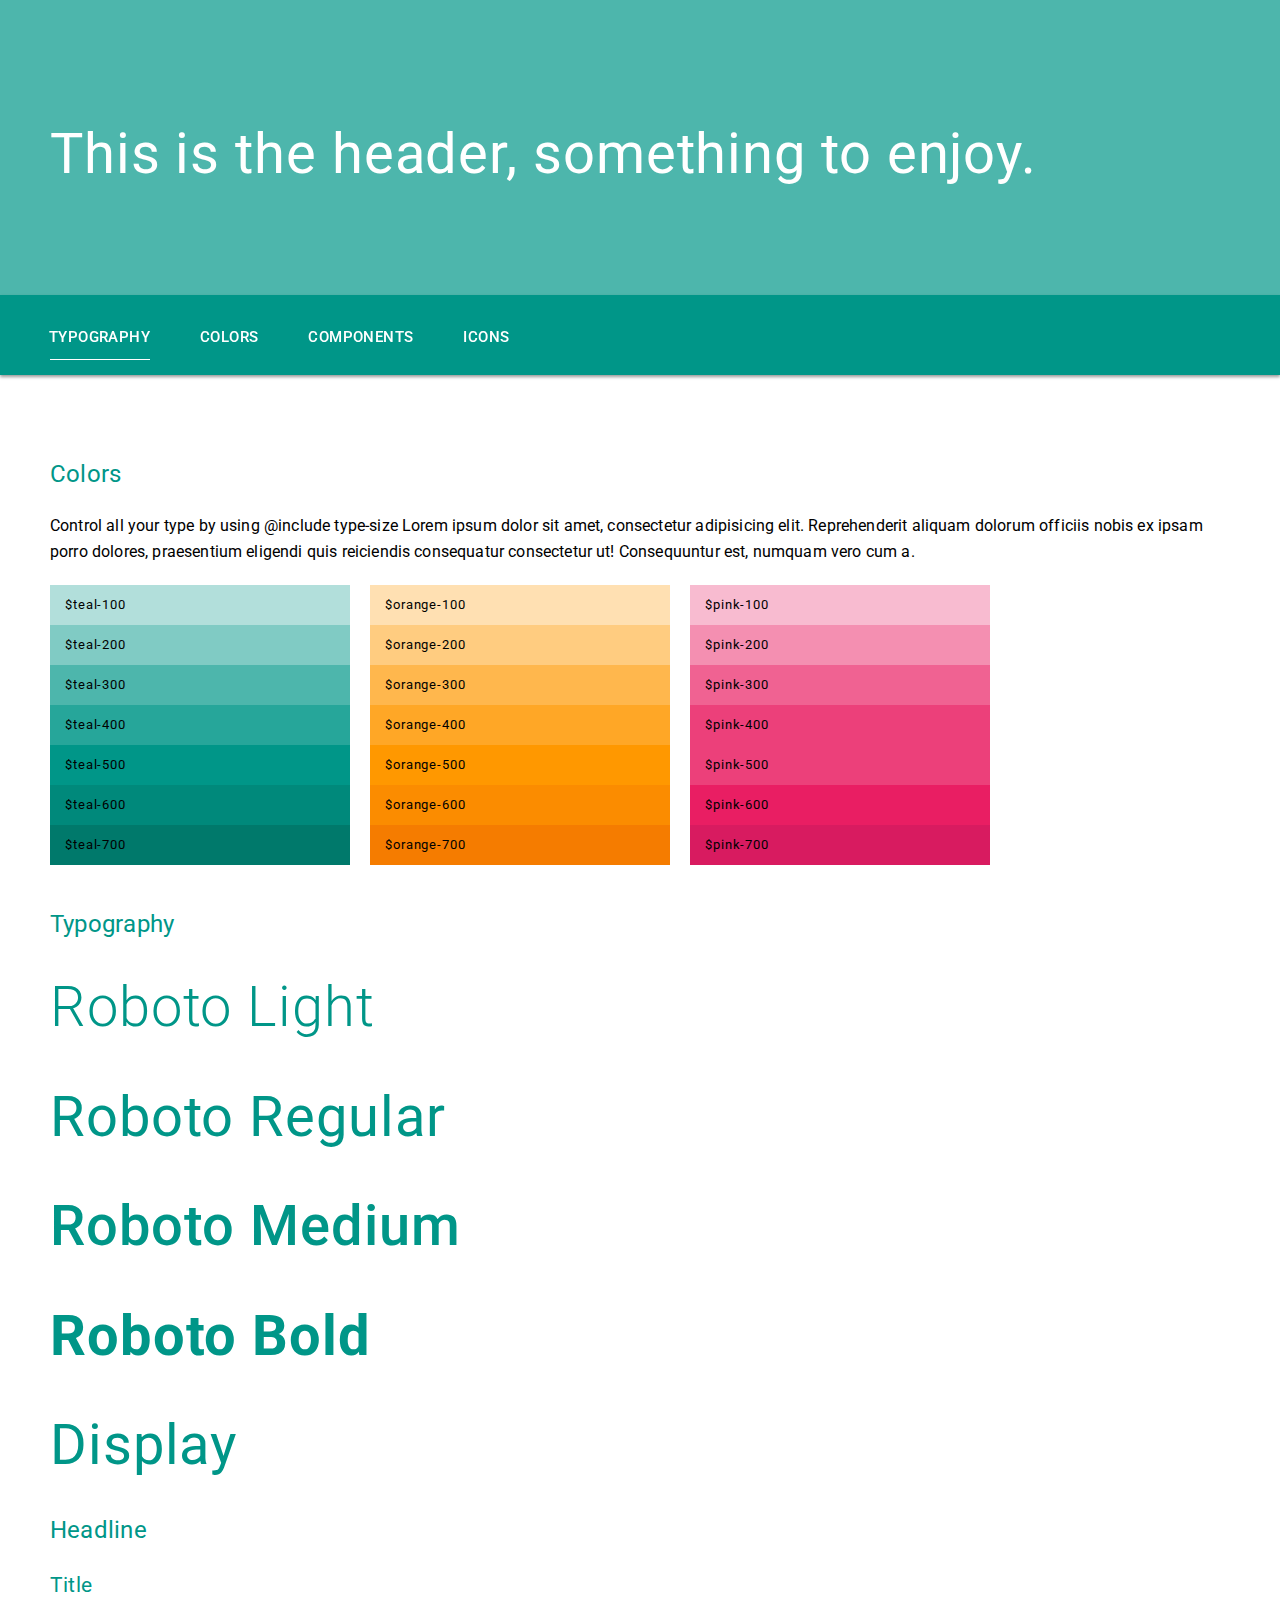
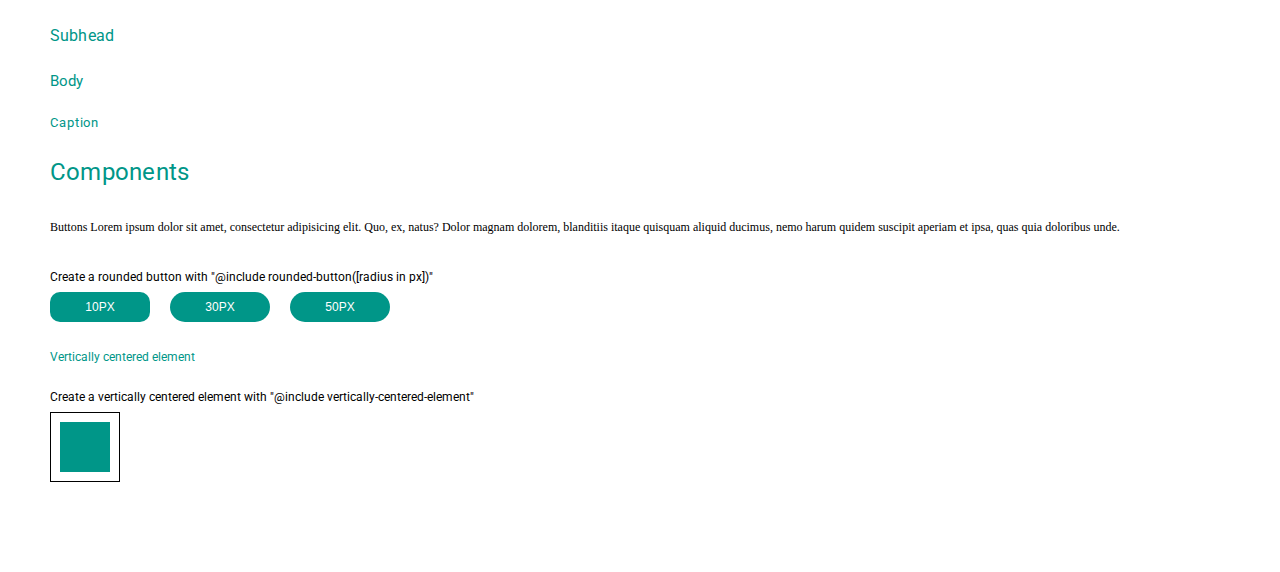
==== index.html @ a08a5528 "initial andy commit" ====
<!DOCTYPE html>
<html>

<head>
 <link rel='stylesheet' href='css/main.css'>
 <script title="jQuery CDN" src="https://code.jquery.com/jquery-2.1.1.min.js"></script>
<script title="This script does x" src="javascripts/main.js"></script>
</head>

<body>
  
  <header>
    <div class="display"> This is the header, something to enjoy. </div>
  </header>
  
  <div class="action-button"> Testing </div>

  <nav class="main-nav"> 
    <ul> 

        <li class="selected_nav"> 
          <div class="button">
              <a href="#">Typography</a>
           </div>
         </li>

        <li><div class="button"> <a href="#">Colors</a></div></li>
        <li><div class="button"> <a href="#">Components</a></div></li>
        <li><div class="button"> <a href="#">Icons</a></div></li>
    </ul>  
  </nav>

<div class="main">
  <div class="wallpaper">
    <!-- <div class="circle-button">
    </div> -->

    <div class="headline"> Colors </div> 
       <div class="subhead"> <span> Control all your type by using @include type-size Lorem ipsum dolor sit amet, consectetur adipisicing elit. Reprehenderit aliquam dolorum officiis nobis ex ipsam porro dolores, praesentium eligendi quis reiciendis consequatur consectetur ut! Consequuntur est, numquam vero cum a. <span> </div>
      <div class="colors">   
        <div class="teal-colors">
              <div class="box-100"> <div class="caption"> $teal-100</div> </div>
              <div class="box-200"> <div class="caption"> $teal-200</div> </div>
              <div class="box-300"> <div class="caption"> $teal-300</div> </div>
              <div class="box-400"> <div class="caption"> $teal-400</div> </div>
              <div class="box-500"> <div class="caption"> $teal-500</div> </div>
              <div class="box-600"> <div class="caption"> $teal-600</div> </div>
              <div class="box-700"> <div class="caption"> $teal-700</div> </div>
        </div>

        <div class="orange-colors">
            <div class="box-100"> <div class="caption"> $orange-100</div> </div>
            <div class="box-200"> <div class="caption"> $orange-200</div> </div>
            <div class="box-300"> <div class="caption"> $orange-300</div> </div>
            <div class="box-400"> <div class="caption"> $orange-400</div> </div>
            <div class="box-500"> <div class="caption"> $orange-500</div> </div>
            <div class="box-600"> <div class="caption"> $orange-600</div> </div>
            <div class="box-700"> <div class="caption"> $orange-700</div> </div>
        </div>

        <div class="pink-colors">
            <div class="box-100"> <div class="caption"> $pink-100</div> </div>
            <div class="box-200"> <div class="caption"> $pink-200</div> </div>
            <div class="box-300"> <div class="caption"> $pink-300</div> </div>
            <div class="box-400"> <div class="caption"> $pink-400</div> </div>
            <div class="box-500"> <div class="caption"> $pink-500</div> </div>
            <div class="box-600"> <div class="caption"> $pink-600</div> </div>
            <div class="box-700"> <div class="caption"> $pink-700</div> </div>
        </div>

      </div>
    <div class="clear"></div>

 <div class="type-sizes">
    

    <div class="headline"> Typography </div>
   
    <div class="roboto-entrance">
      <div class="display one">Roboto Light</div>
      <div class="display two"> Roboto Regular </div>
      <div class="display three"> Roboto Medium </div>
      <div class="display four"> Roboto Bold </div> 
    </div>

    <div class="display"> Display </div>
  

   <div class= 'headline'>Headline</div>

  <div class="title"> Title </div> 
    
  <div class="subhead"> Subhead </div> 
 
  <div class="body"> Body </div> 
  

  <div class="caption"> Caption </div> 

   
 <!--  <div class="title"> Button </div> 

   <div class= 'button'>
      <p>  Bespoke 90's Marfa, yr 3 wolf moon before they sold out drinking vinegar freegan food truck sustainable pour-over. </p> 
   </div> -->
 </div>

  <div class="components">
    <div class="headline">  
      Components 
    </div>
  </div>
    
     Buttons Lorem ipsum dolor sit amet, consectetur adipisicing elit. Quo, ex, natus? Dolor magnam dolorem, blanditiis itaque quisquam aliquid ducimus, nemo harum quidem suscipit aperiam et ipsa, quas quia doloribus unde. </h1> </div>
     <p> Create a rounded button with "@include rounded-button([radius in px])" </p>
     
     <div class='buttons'>
     <!-- Rounded Buttons -->
     <div class='rounded-small'>10px</div>
     <div class='rounded-medium'>30px</div>
     <div class='rounded-large'>50px</div>

     </div>

     <br>
     <h1> Vertically centered element </h1>
     <p> Create a vertically centered element with "@include vertically-centered-element"</p>
     <div id='example-centered-wrapper'>
     <div id='example-centered'>
     </div>
     </div>
  </main>

</body>

</html>
---- css/main.css ----
@import url(http://fonts.googleapis.com/css?family=Montserrat:400,700);
@import url(http://fonts.googleapis.com/css?family=Cardo:700,400);
@import url(http://fonts.googleapis.com/css?family=Roboto:500,300,700,400);
.colors .teal-colors {
  width: 300px;
  float: left; }
  .colors .teal-colors div {
    width: 300px;
    height: 40px;
    color: black;
    margin: 0px; }
  .colors .teal-colors .caption {
    margin-left: 15px;
    padding-top: 10px; }
  .colors .teal-colors .box-100 {
    background-color: #B2DFDB; }
  .colors .teal-colors .box-200 {
    background-color: #80CBC4; }
  .colors .teal-colors .box-300 {
    background-color: #4DB6AC; }
  .colors .teal-colors .box-400 {
    background-color: #26A69A; }
  .colors .teal-colors .box-500 {
    background-color: #009688; }
  .colors .teal-colors .box-600 {
    background-color: #00897B; }
  .colors .teal-colors .box-700 {
    background-color: #00796B; }
.colors .orange-colors {
  width: 300px;
  float: left;
  margin-left: 20px; }
  .colors .orange-colors div {
    width: 300px;
    height: 40px;
    color: black;
    margin: 0px; }
  .colors .orange-colors .caption {
    margin-left: 15px;
    padding-top: 10px; }
  .colors .orange-colors .box-100 {
    background-color: #FFE0B2; }
  .colors .orange-colors .box-200 {
    background-color: #FFCC80; }
  .colors .orange-colors .box-300 {
    background-color: #FFB74D; }
  .colors .orange-colors .box-400 {
    background-color: #FFA726; }
  .colors .orange-colors .box-500 {
    background-color: #FF9800; }
  .colors .orange-colors .box-600 {
    background-color: #FB8C00; }
  .colors .orange-colors .box-700 {
    background-color: #F57C00; }
.colors .pink-colors {
  width: 300px;
  float: left;
  margin-left: 20px; }
  .colors .pink-colors div {
    width: 300px;
    height: 40px;
    color: black;
    margin: 0px; }
  .colors .pink-colors .caption {
    margin-left: 15px;
    padding-top: 10px; }
  .colors .pink-colors .box-100 {
    background-color: #F8BBD0; }
  .colors .pink-colors .box-200 {
    background-color: #F48FB1; }
  .colors .pink-colors .box-300 {
    background-color: #F06292; }
  .colors .pink-colors .box-400 {
    background-color: #EC407A; }
  .colors .pink-colors .box-500 {
    background-color: #EC407A; }
  .colors .pink-colors .box-600 {
    background-color: #E91E63; }
  .colors .pink-colors .box-700 {
    background-color: #D81B60; }

.colors .teal-colors {
  width: 300px;
  float: left; }
  .colors .teal-colors div {
    width: 300px;
    height: 40px;
    color: black;
    margin: 0px; }
  .colors .teal-colors .caption {
    margin-left: 15px;
    padding-top: 10px; }
  .colors .teal-colors .box-100 {
    background-color: #B2DFDB; }
  .colors .teal-colors .box-200 {
    background-color: #80CBC4; }
  .colors .teal-colors .box-300 {
    background-color: #4DB6AC; }
  .colors .teal-colors .box-400 {
    background-color: #26A69A; }
  .colors .teal-colors .box-500 {
    background-color: #009688; }
  .colors .teal-colors .box-600 {
    background-color: #00897B; }
  .colors .teal-colors .box-700 {
    background-color: #00796B; }
.colors .orange-colors {
  width: 300px;
  float: left;
  margin-left: 20px; }
  .colors .orange-colors div {
    width: 300px;
    height: 40px;
    color: black;
    margin: 0px; }
  .colors .orange-colors .caption {
    margin-left: 15px;
    padding-top: 10px; }
  .colors .orange-colors .box-100 {
    background-color: #FFE0B2; }
  .colors .orange-colors .box-200 {
    background-color: #FFCC80; }
  .colors .orange-colors .box-300 {
    background-color: #FFB74D; }
  .colors .orange-colors .box-400 {
    background-color: #FFA726; }
  .colors .orange-colors .box-500 {
    background-color: #FF9800; }
  .colors .orange-colors .box-600 {
    background-color: #FB8C00; }
  .colors .orange-colors .box-700 {
    background-color: #F57C00; }
.colors .pink-colors {
  width: 300px;
  float: left;
  margin-left: 20px; }
  .colors .pink-colors div {
    width: 300px;
    height: 40px;
    color: black;
    margin: 0px; }
  .colors .pink-colors .caption {
    margin-left: 15px;
    padding-top: 10px; }
  .colors .pink-colors .box-100 {
    background-color: #F8BBD0; }
  .colors .pink-colors .box-200 {
    background-color: #F48FB1; }
  .colors .pink-colors .box-300 {
    background-color: #F06292; }
  .colors .pink-colors .box-400 {
    background-color: #EC407A; }
  .colors .pink-colors .box-500 {
    background-color: #EC407A; }
  .colors .pink-colors .box-600 {
    background-color: #E91E63; }
  .colors .pink-colors .box-700 {
    background-color: #D81B60; }

.display {
  color: black; }

.one {
  font-weight: 300; }

.two {
  font-weight: 400; }

.three {
  font-weight: 500; }

.four {
  font-weight: 700; }

.type-sizes {
  width: 900px; }

p {
  color: black; }

span {
  color: black; }

.display {
  font-size: 56px;
  line-height: 89.6px;
  letter-spacing: 0.56px;
  font-family: roboto;
  color: #009688;
  letter-spacing: .9px; }

.headline {
  font-size: 24px;
  line-height: 38.4px;
  letter-spacing: 0.24px;
  font-family: roboto;
  color: #009688; }

.title {
  font-size: 21px;
  line-height: 33.6px;
  letter-spacing: 0.21px;
  font-family: roboto;
  color: #009688; }

.subhead {
  font-size: 16px;
  line-height: 25.6px;
  letter-spacing: 0.16px;
  font-family: roboto;
  color: #009688; }

.body {
  font-size: 15px;
  line-height: 24px;
  letter-spacing: 0.15px;
  font-family: roboto;
  color: #009688; }

.caption {
  font-size: 13px;
  line-height: 20.8px;
  letter-spacing: 0.13px;
  font-family: roboto;
  color: #009688;
  letter-spacing: .9px; }

.button {
  font-size: 15px;
  line-height: 24px;
  letter-spacing: 0.15px;
  font-family: roboto;
  color: #009688;
  font-weight: 500;
  letter-spacing: .4px;
  text-transform: uppercase;
  color: white; }

/* http://meyerweb.com/eric/tools/css/reset/ 
   v2.0 | 20110126
   License: none (public domain)
*/
html, body, div, span, applet, object, iframe,
h1, h2, h3, h4, h5, h6, p, blockquote, pre,
a, abbr, acronym, address, big, cite, code,
del, dfn, em, img, ins, kbd, q, s, samp,
small, strike, strong, sub, sup, tt, var,
b, u, i, center,
dl, dt, dd, ol, ul, li,
fieldset, form, label, legend,
table, caption, tbody, tfoot, thead, tr, th, td,
article, aside, canvas, details, embed,
figure, figcaption, footer, header, hgroup,
menu, nav, output, ruby, section, summary,
time, mark, audio, video {
  margin: 0;
  padding: 0;
  border: 0;
  font-size: 100%;
  font: inherit;
  vertical-align: baseline; }

/* HTML5 display-role reset for older browsers */
article, aside, details, figcaption, figure,
footer, header, hgroup, menu, nav, section {
  display: block; }

body {
  line-height: 1; }

ol, ul {
  list-style: none; }

blockquote, q {
  quotes: none; }

blockquote:before, blockquote:after,
q:before, q:after {
  content: '';
  content: none; }

table {
  border-collapse: collapse;
  border-spacing: 0; }

.colors .teal-colors {
  width: 300px;
  float: left; }
  .colors .teal-colors div {
    width: 300px;
    height: 40px;
    color: black;
    margin: 0px; }
  .colors .teal-colors .caption {
    margin-left: 15px;
    padding-top: 10px; }
  .colors .teal-colors .box-100 {
    background-color: #B2DFDB; }
  .colors .teal-colors .box-200 {
    background-color: #80CBC4; }
  .colors .teal-colors .box-300 {
    background-color: #4DB6AC; }
  .colors .teal-colors .box-400 {
    background-color: #26A69A; }
  .colors .teal-colors .box-500 {
    background-color: #009688; }
  .colors .teal-colors .box-600 {
    background-color: #00897B; }
  .colors .teal-colors .box-700 {
    background-color: #00796B; }
.colors .orange-colors {
  width: 300px;
  float: left;
  margin-left: 20px; }
  .colors .orange-colors div {
    width: 300px;
    height: 40px;
    color: black;
    margin: 0px; }
  .colors .orange-colors .caption {
    margin-left: 15px;
    padding-top: 10px; }
  .colors .orange-colors .box-100 {
    background-color: #FFE0B2; }
  .colors .orange-colors .box-200 {
    background-color: #FFCC80; }
  .colors .orange-colors .box-300 {
    background-color: #FFB74D; }
  .colors .orange-colors .box-400 {
    background-color: #FFA726; }
  .colors .orange-colors .box-500 {
    background-color: #FF9800; }
  .colors .orange-colors .box-600 {
    background-color: #FB8C00; }
  .colors .orange-colors .box-700 {
    background-color: #F57C00; }
.colors .pink-colors {
  width: 300px;
  float: left;
  margin-left: 20px; }
  .colors .pink-colors div {
    width: 300px;
    height: 40px;
    color: black;
    margin: 0px; }
  .colors .pink-colors .caption {
    margin-left: 15px;
    padding-top: 10px; }
  .colors .pink-colors .box-100 {
    background-color: #F8BBD0; }
  .colors .pink-colors .box-200 {
    background-color: #F48FB1; }
  .colors .pink-colors .box-300 {
    background-color: #F06292; }
  .colors .pink-colors .box-400 {
    background-color: #EC407A; }
  .colors .pink-colors .box-500 {
    background-color: #EC407A; }
  .colors .pink-colors .box-600 {
    background-color: #E91E63; }
  .colors .pink-colors .box-700 {
    background-color: #D81B60; }

* {
  box-sizing: border-box; }

body {
  margin: 0;
  padding-top: 250px; }

header {
  height: 300px;
  padding-top: 50px;
  background: #4DB6AC; }
  header .display {
    color: white;
    margin-top: 60px;
    margin-left: 50px; }

.main-nav {
  position: relative;
  background: #009688;
  height: 80px;
  z-index: 150;
  margin-bottom: -80px;
  box-shadow: 0 2px 3px rgba(0, 0, 0, 0.4); }
  .main-nav ul li {
    float: left;
    margin-left: 50px;
    margin-top: 30px; }
    .main-nav ul li a {
      text-decoration: none;
      float: right;
      color: white; }
  .main-nav li:nth-child(1) {
    border-bottom: 1px solid white;
    padding-bottom: 10px;
    width: 100px; }

.typography-underline {
  width: 100px;
  color: white;
  z-index: 1;
  position: absolute;
  left: 10px;
  border: red;
  background-color: red; }

header,
.main-nav-scrolled {
  position: fixed;
  width: 100%;
  top: 0; }

.main {
  padding: 110px 50px 50px;
  margin-top: 50px;
  position: relative;
  background-color: white; }

.action-button {
  width: 25px;
  height: 25px;
  border-radius: 50%;
  background-color: red;
  border: 1px red solid; }

body {
  font-size: 12px;
  line-height: 30px; }
  body h1 {
    font-family: "Roboto", sans-serif;
    margin-bottom: 0px;
    color: #009688;
    padding-bottom: 10px; }
  body p {
    font-family: "Roboto", sans-serif; }
  body div {
    margin-bottom: 20px; }

.buttons div {
  float: left;
  margin-right: 20px; }

.rounded-small {
  cursor: pointer;
  border-radius: 10px;
  text-align: center;
  width: 100px;
  font-family: sans-serif;
  text-transform: uppercase;
  background-color: #009688;
  color: white; }
  .rounded-small:hover {
    background-color: #009688; }

.rounded-medium {
  cursor: pointer;
  border-radius: 30px;
  text-align: center;
  width: 100px;
  font-family: sans-serif;
  text-transform: uppercase;
  background-color: #009688;
  color: white; }
  .rounded-medium:hover {
    background-color: #009688; }

.rounded-large {
  cursor: pointer;
  border-radius: 50px;
  text-align: center;
  width: 100px;
  font-family: sans-serif;
  text-transform: uppercase;
  background-color: #009688;
  color: white; }
  .rounded-large:hover {
    background-color: #009688; }

#example-centered-wrapper {
  width: 70px;
  height: 70px;
  border: thin black solid; }

#example-centered {
  position: relative;
  top: 50%;
  transform: translateY(-50%);
  margin: 0 auto;
  width: 50px;
  height: 50px;
  background: #009688; }
  #example-centered:hover {
    background-color: #009688; }

.clear {
  clear: both; }

/*# sourceMappingURL=main.css.map */
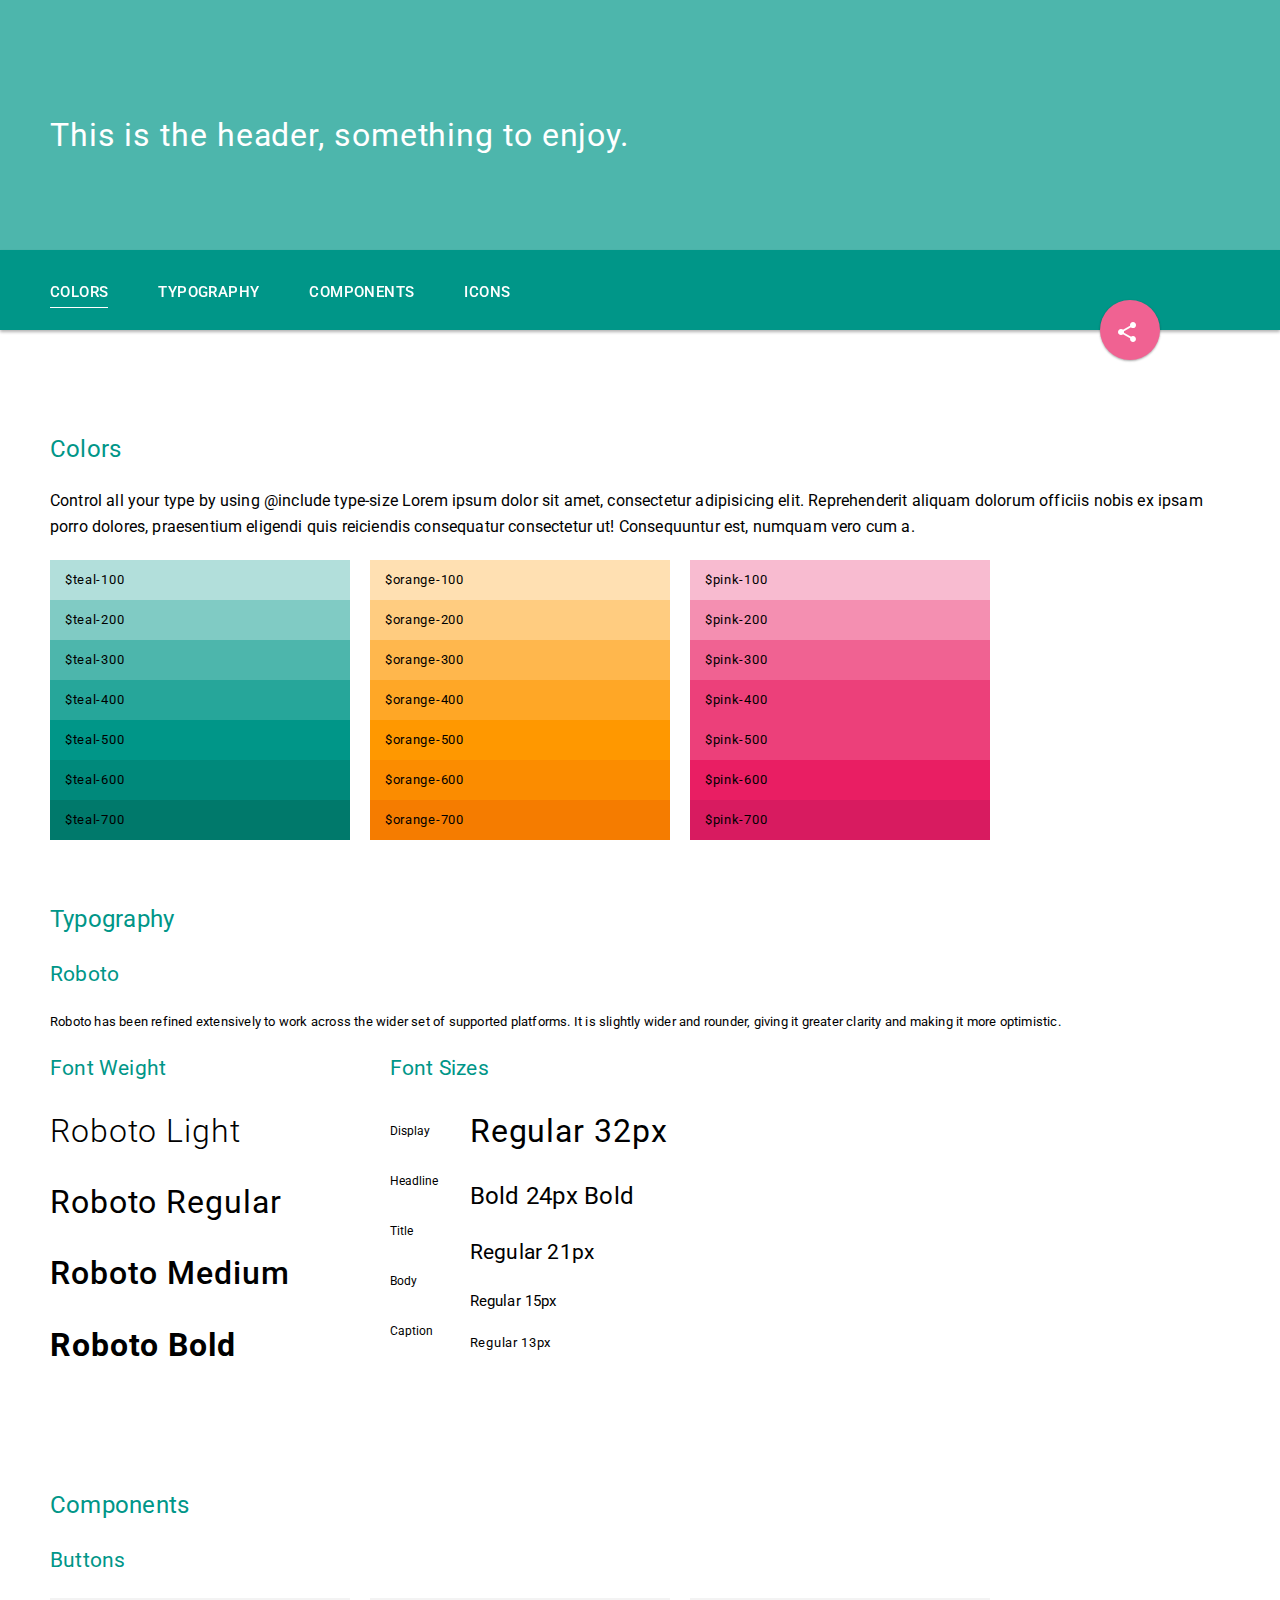
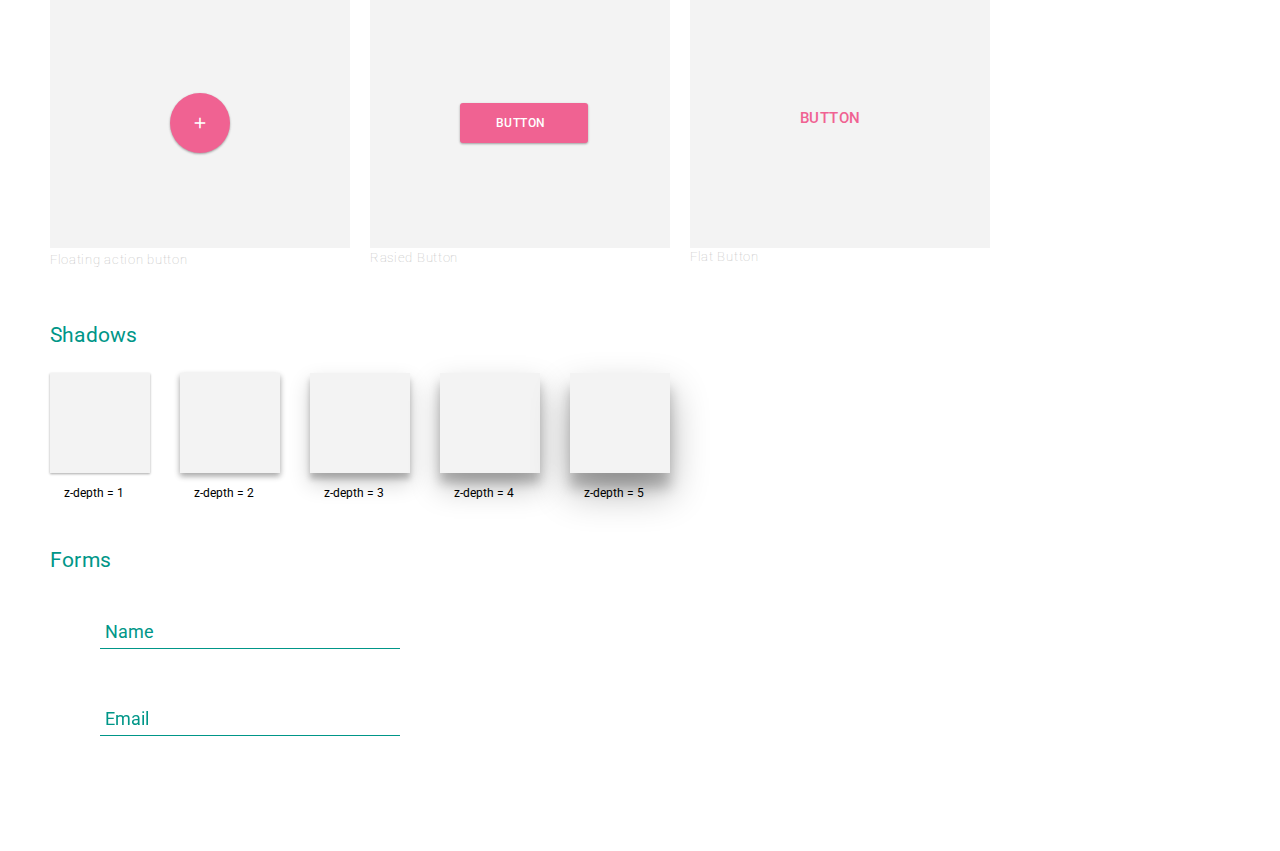
==== commit 268aef28: "Updated colors, buttons, fonts and shadows also worked on misc layout" ====
--- a/index.html
+++ b/index.html
@@ -4,132 +4,336 @@
 <head>
  <link rel='stylesheet' href='css/main.css'>
  <script title="jQuery CDN" src="https://code.jquery.com/jquery-2.1.1.min.js"></script>
+ <script src="js/jquery.combinedScroll.js"></script>
+
 <script title="This script does x" src="javascripts/main.js"></script>
 </head>
 
 <body>
+      
+      <header>
+        <div class="display"> This is the header, something to enjoy. </div>
+
+      </header>
+
+<?xml version="1.0" encoding="utf-8"?>
+<!-- Generator: Adobe Illustrator 19.0.1, SVG Export Plug-In . SVG Version: 6.00 Build 0)  -->
+<svg version="1.1" xmlns="http://www.w3.org/2000/svg" xmlns:xlink="http://www.w3.org/1999/xlink" x="0px" y="0px"
+   viewBox="0 0 2377.3 370.3" style="enable-background:new 0 0 2377.3 370.3;" xml:space="preserve">
+<style type="text/css">
+  .st0{fill:#C62730;}
+  .st1{fill:#FFFFFF;}
+  .st2{fill:#7ACFDE;}
+  .st3{fill:#3B599B;}
+  .st4{fill:#E44529;}
+  .st5{fill:#FFFFFF;}
+  .st6{fill:#48BFAC;}
+</style>
+  <g id="all_icons">
+    <g id="Pinterest">
+      <rect class="st0" width="475.3" height="370.3"/>
+      <g>
+        <path id="Pinterest__x28_alt_x29_"class="st1" d="M229,129.4c-37.5,0-56.5,26.9-56.5,49.3c0,13.6,5.1,25.7,16.2,30.2c1.8,0.7,3.4,0,4-2
+          c0.4-1.4,1.2-4.9,1.6-6.3c0.5-2,0.3-2.7-1.1-4.4c-3.2-3.8-5.2-8.6-5.2-15.5c0-20,14.9-37.8,38.9-37.8c21.2,0,32.9,13,32.9,30.3
+          c0,22.8-10.1,42-25,42c-8.3,0-14.4-6.8-12.5-15.2c2.4-10,7-20.8,7-28c0-6.5-3.5-11.9-10.7-11.9c-8.4,0-15.2,8.7-15.2,20.4
+          c0,7.5,2.5,12.5,2.5,12.5s-8.6,36.6-10.2,43c-3,12.8-0.5,28.4-0.2,30c0.1,0.9,1.3,1.2,1.9,0.5c0.8-1,10.8-13.4,14.3-25.9
+          c1-3.5,5.6-21.7,5.6-21.7c2.7,5.2,10.8,9.8,19.3,9.8c25.4,0,42.6-23.1,42.6-54.1C279,151.2,259.2,129.4,229,129.4z"/>
+      </g>
+    </g>
+    <g id="Twitter">
+      <rect x="475.3" class="st2" width="475.3" height="370.3"/>
+      <g>
+        <path id="Twitter__x28_alt_x29_" class="st1" d="M768.8,182.8c8.1-0.7,13.6-4.4,15.7-9.3c-2.9,1.8-12,3.8-17,1.9
+          c-0.2-1.2-0.5-2.3-0.8-3.3c-3.8-14-16.9-25.3-30.6-23.9c1.1-0.4,2.2-0.9,3.4-1.2c1.5-0.5,10.3-2,9-5.1c-1.2-2.7-12,2.1-14,2.7
+          c2.7-1,7.1-2.7,7.6-5.8c-4.1,0.6-8.2,2.5-11.3,5.3c1.1-1.2,2-2.7,2.2-4.3c-11,7-17.4,21.1-22.6,34.9c-4.1-3.9-7.7-7.1-10.9-8.8
+          c-9.1-4.9-19.9-10-37-16.3c-0.5,5.6,2.8,13.1,12.3,18.1c-2.1-0.3-5.9,0.3-8.9,1.1c1.2,6.5,5.3,11.8,16.2,14.4
+          c-5,0.3-7.6,1.5-9.9,3.9c2.3,4.5,7.8,9.8,17.8,8.7c-11.1,4.8-4.5,13.6,4.5,12.3c-15.4,15.9-39.6,14.7-53.5,1.4
+          c36.3,49.5,115.2,29.3,127-18.4c8.8,0.1,14-3.1,17.2-6.5C780,185.4,772.7,184.5,768.8,182.8z"/>
+      </g>
+    </g>
+    <g id="Facebook">
+      <rect x="951.3" class="st3" width="475.3" height="370.3" />
+      <path id="Facebook__x28_alt_x29__1_" class="st1"
+
+        d="M1171.2,256.4v-64.6h-20.9v-28.5h20.9v-11.1c0-19.2,14.4-36.4,32.1-36.4h23.1
+        v28.5h-23.1c-2.5,0-5.5,3.1-5.5,7.6v11.4h28.5v28.5h-28.5v64.6H1171.2z"/>
+
+    </g>
+    <g id="Google_1_">
+      <rect x="1426.7" class="st4" width="475.3" height="370.3"/>
+      <g>
+        <g>
+          <path id="Google" class="st1" d="M1677.3,125.7h-33.9c-8.9,0-20.1,1.3-29.4,9c-7.1,6.1-10.5,14.5-10.5,22
+            c0,12.8,9.9,25.8,27.3,25.8c1.6,0,3.4-0.2,5.3-0.3c-0.8,2-1.7,3.6-1.7,6.4c0,5.1,2.6,8.2,4.9,11.2c-7.4,0.5-21.2,1.3-31.4,7.6
+            c-9.7,5.8-12.7,14.1-12.7,20.1c0,12.2,11.5,23.5,35.4,23.5c28.3,0,43.3-15.6,43.3-31.1c0-11.3-6.6-16.9-13.8-23l-5.9-4.6
+            c-1.8-1.5-4.3-3.5-4.3-7.1c0-3.6,2.5-5.9,4.6-8.1c6.9-5.4,13.8-11.2,13.8-23.3c0-12.5-7.9-19.1-11.7-22.2h10.2L1677.3,125.7z
+             M1662.8,226.3c0,10.2-8.4,17.8-24.2,17.8c-17.6,0-29-8.4-29-20.1c0-11.7,10.5-15.6,14.2-16.9c6.9-2.3,15.8-2.6,17.3-2.6
+            c1.6,0,2.5,0,3.8,0.2C1657.4,213.5,1662.8,217.9,1662.8,226.3z M1649.6,173.4c-2.6,2.6-7.1,4.6-11.2,4.6
+            c-14.1,0-20.6-18.3-20.6-29.3c0-4.3,0.8-8.7,3.6-12.2c2.6-3.3,7.2-5.4,11.5-5.4c13.7,0,20.7,18.4,20.7,30.2
+            C1653.8,164.3,1653.4,169.6,1649.6,173.4z"/>
+        </g>
+        <g>
+          <path class="st5" d="M1702.1,167.3v16.4h15.7v4.2h-15.7v16.5h-4.5v-16.5H1682v-4.2h15.7v-16.4H1702.1z"/>
+        </g>
+      </g>
+    </g>
+    <g id="Email">
+      <rect x="1902" class="st6" width="475.3" height="370.3"/>
+      <g>
+        <polygon class="st1" points="2081.2,181.9 2194.9,125 2167.9,237.8 2146.1,223.9 2127.5,246.3 2127.5,211 2167.4,157.7 
+          2114.2,203.3    "/>
+      </g>
+    </g>
+   </g>
+  </svg>
+
+
+      <nav class="main-nav"> 
+
+        
+
+            <a href="#"> <div class="circle-button"> </a>
+                <div  class="material-icons md-24 md-light share"> 
+                  share
+                </div> 
+                
+
+<!-- Generator: Adobe Illustrator 19.0.1, SVG Export Plug-In . SVG Version: 6.00 Build 0)  -->
+
+
+                </div>
+            </div>
+
+        <ul> 
+            <li class="nav1"><div class="button"> <a href="#section-one">Colors</a></div> 
+            <div class="selected_nav"></div> </li>
+
+            <li class="nav2"><div class="button"> <a href="#section-two">Typography</a></div> 
+            <div class="selected_nav"></div> </li>
+
+            <li class="nav3"><div class="button"> <a href="#section-three">Components</a></div> 
+            <div class="selected_nav"></div> </li>
+
+            <li class="nav4"><div class="button"> <a href="#section-4">Icons</a></div> 
+            <div class="selected_nav"></div> </li>
+
+        </ul>  
+      </nav>
+
+    <div class="main">
+      <div class="wallpaper">
+<div id="top"></div>
+
+  <div id="section-one">
+        <div class="headline"> Colors </div> 
+           <div class="subhead"> <span> Control all your type by using @include type-size Lorem ipsum dolor sit amet, consectetur adipisicing elit. Reprehenderit aliquam dolorum officiis nobis ex ipsam porro dolores, praesentium eligendi quis reiciendis consequatur consectetur ut! Consequuntur est, numquam vero cum a. <span> </div>
+          <div class="colors">   
+            <div class="teal-colors">
+                  <div class="box-100"> <div class="caption"> $teal-100</div> </div>
+                  <div class="box-200"> <div class="caption"> $teal-200</div> </div>
+                  <div class="box-300"> <div class="caption"> $teal-300</div> </div>
+                  <div class="box-400"> <div class="caption"> $teal-400</div> </div>
+                  <div class="box-500"> <div class="caption"> $teal-500</div> </div>
+                  <div class="box-600"> <div class="caption"> $teal-600</div> </div>
+                  <div class="box-700"> <div class="caption"> $teal-700</div> </div>
+            </div>
+
+            <div class="orange-colors">
+                <div class="box-100"> <div class="caption"> $orange-100</div> </div>
+                <div class="box-200"> <div class="caption"> $orange-200</div> </div>
+                <div class="box-300"> <div class="caption"> $orange-300</div> </div>
+                <div class="box-400"> <div class="caption"> $orange-400</div> </div>
+                <div class="box-500"> <div class="caption"> $orange-500</div> </div>
+                <div class="box-600"> <div class="caption"> $orange-600</div> </div>
+                <div class="box-700"> <div class="caption"> $orange-700</div> </div>
+            </div>
+
+            <div class="pink-colors">
+                <div class="box-100"> <div class="caption"> $pink-100</div> </div>
+                <div class="box-200"> <div class="caption"> $pink-200</div> </div>
+                <div class="box-300"> <div class="caption"> $pink-300</div> </div>
+                <div class="box-400"> <div class="caption"> $pink-400</div> </div>
+                <div class="box-500"> <div class="caption"> $pink-500</div> </div>
+                <div class="box-600"> <div class="caption"> $pink-600</div> </div>
+                <div class="box-700"> <div class="caption"> $pink-700</div> </div>
+            </div>
+
+          </div>
+        <div class="clear"></div>
+  </div>
+    <!-- TYPOGRAPHY -->
   
-  <header>
-    <div class="display"> This is the header, something to enjoy. </div>
-  </header>
-  
-  <div class="action-button"> Testing </div>
-
-  <nav class="main-nav"> 
-    <ul> 
-
-        <li class="selected_nav"> 
-          <div class="button">
-              <a href="#">Typography</a>
-           </div>
-         </li>
-
-        <li><div class="button"> <a href="#">Colors</a></div></li>
-        <li><div class="button"> <a href="#">Components</a></div></li>
-        <li><div class="button"> <a href="#">Icons</a></div></li>
-    </ul>  
-  </nav>
-
-<div class="main">
-  <div class="wallpaper">
-    <!-- <div class="circle-button">
-    </div> -->
-
-    <div class="headline"> Colors </div> 
-       <div class="subhead"> <span> Control all your type by using @include type-size Lorem ipsum dolor sit amet, consectetur adipisicing elit. Reprehenderit aliquam dolorum officiis nobis ex ipsam porro dolores, praesentium eligendi quis reiciendis consequatur consectetur ut! Consequuntur est, numquam vero cum a. <span> </div>
-      <div class="colors">   
-        <div class="teal-colors">
-              <div class="box-100"> <div class="caption"> $teal-100</div> </div>
-              <div class="box-200"> <div class="caption"> $teal-200</div> </div>
-              <div class="box-300"> <div class="caption"> $teal-300</div> </div>
-              <div class="box-400"> <div class="caption"> $teal-400</div> </div>
-              <div class="box-500"> <div class="caption"> $teal-500</div> </div>
-              <div class="box-600"> <div class="caption"> $teal-600</div> </div>
-              <div class="box-700"> <div class="caption"> $teal-700</div> </div>
+       <div class="typography" id="section-two">
+        <div class="type-about" >
+          <div class="headline"> Typography </div>
+
+          <div class="title"> Roboto </div>
+
+
+          <div class="caption"> Roboto has been refined extensively to work across the wider set of supported platforms. It is slightly wider and rounder, giving it greater clarity and making it more optimistic.
+         </div>
+       </div>
+
+       <div class="type-weight">
+         <div class="title"> <span> Font Weight <span> </div>
+            <div class="display one">Roboto Light</div>
+            <div class="display two"> Roboto Regular </div>
+            <div class="display three"> Roboto Medium </div>
+            <div class="display four"> Roboto Bold </div> 
+      </div>    
+
+
+       <div class="type-sizes">
+          
+
+
+
+        <div class="left-content">
+          <div class="title"> <span> Font Sizes </span> </div>
+
+
+        <div class="right-content">
+          <p> Display </p>
+          <p> Headline </p>
+          <p> Title </p>
+          <p> Body </p>
+          <p> Caption </p>
         </div>
 
-        <div class="orange-colors">
-            <div class="box-100"> <div class="caption"> $orange-100</div> </div>
-            <div class="box-200"> <div class="caption"> $orange-200</div> </div>
-            <div class="box-300"> <div class="caption"> $orange-300</div> </div>
-            <div class="box-400"> <div class="caption"> $orange-400</div> </div>
-            <div class="box-500"> <div class="caption"> $orange-500</div> </div>
-            <div class="box-600"> <div class="caption"> $orange-600</div> </div>
-            <div class="box-700"> <div class="caption"> $orange-700</div> </div>
+          <div class="display"> Regular 32px </div>
+          <div class= 'headline'>Bold 24px Bold </div>
+          <div class="title"> Regular 21px </div> 
+          <div class="body"> Regular 15px </div> 
+          <div class="caption"> Regular 13px </div>
+        </div>  
+
+     
+       
+       </div>
+      <div class="clear"> </div>
+  </div>      
+       <!--  <div class="title"> Button </div> 
+
+         <div class= 'button'>
+            <p>  Bespoke 90's Marfa, yr 3 wolf moon before they sold out drinking vinegar freegan food truck sustainable pour-over. </p> 
+         </div> -->
+  <div id="section-three">
+      <div class="components">
+        <div class="headline">  
+          Components 
         </div>
-
-        <div class="pink-colors">
-            <div class="box-100"> <div class="caption"> $pink-100</div> </div>
-            <div class="box-200"> <div class="caption"> $pink-200</div> </div>
-            <div class="box-300"> <div class="caption"> $pink-300</div> </div>
-            <div class="box-400"> <div class="caption"> $pink-400</div> </div>
-            <div class="box-500"> <div class="caption"> $pink-500</div> </div>
-            <div class="box-600"> <div class="caption"> $pink-600</div> </div>
-            <div class="box-700"> <div class="caption"> $pink-700</div> </div>
+        
+      </div>
+
+    </div>  
+
+      <div class="title"> Buttons </div>
+         <!-- buttons -->
+         <div class='buttons'>
+            <div class="button-container">
+
+              <div class="circle-button">
+                <div class="material-icons md-18 md-light"> 
+                  <div class="addon-button">
+                    add 
+                  </div>
+                </div>
+              </div>
+                <div class="caption"> 
+                  <div class="caption1">Floating action button </div>
+                </div>
+            </div>
+            
+            <div class="button-container">
+              <div class="raised-button"> 
+                <div class="button"> BUTTON </div>
+              </div>
+                <div class="caption"> 
+                  <div class="caption2">Rasied Button</div>
+                </div>
+            </div>
+      
+            <div class="button-container">
+              <div class="flat-button"> 
+                <div class="button"> BUTTON </div>
+              </div>
+                <div class="caption"> 
+                  <div class="caption3">Flat Button</div>
+                </div>
+            </div>
+            </div>
+        <div class="clear"> </div>
+
+     
+            <!-- shadows -->
+      
+      <div class="title"> Shadows </div>
+
+          <div id="z-depth">
+            <div class="z-depth1"> <p> z-depth = 1 </p> </div>
+            <div class="z-depth2"> <p> z-depth = 2 </p> </div>
+            <div class="z-depth3"> <p> z-depth = 3 </p> </div>
+            <div class="z-depth4"> <p> z-depth = 4 </p> </div>
+            <div class="z-depth5"> <p> z-depth = 5 </p> </div>
+
+
+          </div>
+      </div>
+
+
+
+      <div class="title"> Forms </div>
+          
+      <!-- form with only text submission -->
+
+    <div class="container">
+
+      <form>
+        
+        <div class="group">      
+          <input type="text" required>
+          <span class="highlight"></span>
+          <span class="bar"></span>
+          <label>Name</label>
         </div>
-
-      </div>
-    <div class="clear"></div>
-
- <div class="type-sizes">
-    
-
-    <div class="headline"> Typography </div>
-   
-    <div class="roboto-entrance">
-      <div class="display one">Roboto Light</div>
-      <div class="display two"> Roboto Regular </div>
-      <div class="display three"> Roboto Medium </div>
-      <div class="display four"> Roboto Bold </div> 
+          
+        <div class="group">      
+          <input type="text" required>
+          <span class="highlight"></span>
+          <span class="bar"></span>
+          <label>Email</label>
+        </div>
+        
+      </form>
+
     </div>
 
-    <div class="display"> Display </div>
-  
-
-   <div class= 'headline'>Headline</div>
-
-  <div class="title"> Title </div> 
-    
-  <div class="subhead"> Subhead </div> 
- 
-  <div class="body"> Body </div> 
-  
-
-  <div class="caption"> Caption </div> 
-
-   
- <!--  <div class="title"> Button </div> 
-
-   <div class= 'button'>
-      <p>  Bespoke 90's Marfa, yr 3 wolf moon before they sold out drinking vinegar freegan food truck sustainable pour-over. </p> 
-   </div> -->
- </div>
-
-  <div class="components">
-    <div class="headline">  
-      Components 
-    </div>
+    <!-- Form including dropdown menu and ICON -->
+
+      </div> <!-- end of forms -->
+
+  </div> 
+
+  <div class="section-four"
+
+
+         <br>
+    <!--      <h1> Vertically centered element </h1>
+         <p> Create a vertically centered element with "@include vertically-centered-element"</p>
+         <div id='example-centered-wrapper'>
+         
+         <div id='example-centered'>
+         </div>
+         
+         </div> -->
+          
+          <!-- <div class="icons">
+              <div class="material-icons md-18"> face </div>
+              <div class="material-icons md-18"> cloud </div>
+              <div class="material-icons md-18"> zoom </div>
+          </div> -->
   </div>
-    
-     Buttons Lorem ipsum dolor sit amet, consectetur adipisicing elit. Quo, ex, natus? Dolor magnam dolorem, blanditiis itaque quisquam aliquid ducimus, nemo harum quidem suscipit aperiam et ipsa, quas quia doloribus unde. </h1> </div>
-     <p> Create a rounded button with "@include rounded-button([radius in px])" </p>
-     
-     <div class='buttons'>
-     <!-- Rounded Buttons -->
-     <div class='rounded-small'>10px</div>
-     <div class='rounded-medium'>30px</div>
-     <div class='rounded-large'>50px</div>
-
-     </div>
-
-     <br>
-     <h1> Vertically centered element </h1>
-     <p> Create a vertically centered element with "@include vertically-centered-element"</p>
-     <div id='example-centered-wrapper'>
-     <div id='example-centered'>
-     </div>
-     </div>
-  </main>
+      </main>
 
 </body>
 
--- a/css/main.css
+++ b/css/main.css
@@ -1,6 +1,7 @@
 @import url(http://fonts.googleapis.com/css?family=Montserrat:400,700);
 @import url(http://fonts.googleapis.com/css?family=Cardo:700,400);
 @import url(http://fonts.googleapis.com/css?family=Roboto:500,300,700,400);
+@import url(https://fonts.googleapis.com/icon?family=Material+Icons);
 .colors .teal-colors {
   width: 300px;
   float: left; }
@@ -172,21 +173,36 @@
 .four {
   font-weight: 700; }
 
-.type-sizes {
-  width: 900px; }
-
-p {
-  color: black; }
-
-span {
-  color: black; }
+.typography {
+  width: 1200px; }
+  .typography .type-about .caption {
+    color: black;
+    letter-spacing: .2px; }
+  .typography .type-weight {
+    color: black;
+    float: left; }
+  .typography .type-sizes {
+    float: left;
+    width: 300px;
+    margin-left: 100px; }
+    .typography .type-sizes .headline {
+      color: black; }
+    .typography .type-sizes .title {
+      color: black; }
+
+.type-sizes left-content {
+  float: left; }
+.type-sizes .right-content {
+  float: left;
+  height: 300px;
+  width: 80px;
+  line-height: 50px; }
 
 .display {
-  font-size: 56px;
-  line-height: 89.6px;
-  letter-spacing: 0.56px;
+  font-size: 32px;
+  line-height: 51.2px;
+  letter-spacing: 0.32px;
   font-family: roboto;
-  color: #009688;
   letter-spacing: .9px; }
 
 .headline {
@@ -194,47 +210,52 @@
   line-height: 38.4px;
   letter-spacing: 0.24px;
   font-family: roboto;
-  color: #009688; }
+  color: #009688;
+  font-weight: medium; }
+  .headline span {
+    color: #009688; }
 
 .title {
   font-size: 21px;
   line-height: 33.6px;
   letter-spacing: 0.21px;
-  font-family: roboto;
-  color: #009688; }
+  font-family: roboto; }
 
 .subhead {
   font-size: 16px;
   line-height: 25.6px;
   letter-spacing: 0.16px;
-  font-family: roboto;
-  color: #009688; }
+  font-family: roboto; }
 
 .body {
   font-size: 15px;
   line-height: 24px;
   letter-spacing: 0.15px;
-  font-family: roboto;
-  color: #009688; }
+  font-family: roboto; }
 
 .caption {
   font-size: 13px;
   line-height: 20.8px;
   letter-spacing: 0.13px;
   font-family: roboto;
-  color: #009688;
-  letter-spacing: .9px; }
+  letter-spacing: .7px; }
 
 .button {
   font-size: 15px;
   line-height: 24px;
   letter-spacing: 0.15px;
   font-family: roboto;
-  color: #009688;
   font-weight: 500;
   letter-spacing: .4px;
   text-transform: uppercase;
-  color: white; }
+  color: white;
+  color: #009688; }
+
+.title span {
+  color: #009688; }
+
+.title {
+  color: #009688; }
 
 /* http://meyerweb.com/eric/tools/css/reset/ 
    v2.0 | 20110126
@@ -383,7 +404,7 @@
   height: 80px;
   z-index: 150;
   margin-bottom: -80px;
-  box-shadow: 0 2px 3px rgba(0, 0, 0, 0.4); }
+  box-shadow: 0 2px 3px rgba(0, 0, 0, 0.3); }
   .main-nav ul li {
     float: left;
     margin-left: 50px;
@@ -392,19 +413,22 @@
       text-decoration: none;
       float: right;
       color: white; }
-  .main-nav li:nth-child(1) {
-    border-bottom: 1px solid white;
-    padding-bottom: 10px;
-    width: 100px; }
-
-.typography-underline {
-  width: 100px;
-  color: white;
-  z-index: 1;
-  position: absolute;
-  left: 10px;
-  border: red;
-  background-color: red; }
+
+.nav1 .selected_nav {
+  border-bottom: 1px solid white;
+  padding-top: 7px; }
+
+.nav2 .selected_nav {
+  border-bottom: 1px solid white;
+  padding-top: 7px; }
+
+.nav3 .selected_nav {
+  border-bottom: 1px solid white;
+  padding-top: 7px; }
+
+.nav4 .selected_nav {
+  border-bottom: 1px solid white;
+  padding-top: 7px; }
 
 header,
 .main-nav-scrolled {
@@ -418,13 +442,342 @@
   position: relative;
   background-color: white; }
 
-.action-button {
-  width: 25px;
-  height: 25px;
+nav .circle-button {
+  width: 60px;
+  height: 60px;
   border-radius: 50%;
-  background-color: red;
-  border: 1px red solid; }
-
+  background-color: #F06292;
+  box-shadow: 0 2px 3px rgba(0, 0, 0, 0.7);
+  float: right;
+  z-index: 250;
+  margin-right: 120px;
+  margin-top: 50px; }
+nav .tooltip {
+  background: rgba(0, 0, 0, 0.6);
+  color: white;
+  position: absolute;
+  padding: 10px;
+  max-width: 300px;
+  border-radius: 7px; }
+
+.buttons {
+  display: inline-block;
+  width: 1200px; }
+
+.caption1 {
+  color: #B8B8B8;
+  font-weight: 100;
+  margin-top: 72px; }
+
+.caption2 {
+  color: #B8B8B8;
+  font-weight: 100;
+  margin-top: 90px; }
+
+.caption3 {
+  color: #B8B8B8;
+  font-weight: 100;
+  margin-top: 75px; }
+
+.button-container {
+  width: 300px;
+  height: 250px;
+  background-color: #F3F3F3; }
+  .button-container .caption {
+    margin-top: 100px;
+    color: #B8B8B8;
+    font-weight: 100;
+    float: left; }
+  .button-container .circle-button {
+    width: 60px;
+    height: 60px;
+    border-radius: 50%;
+    position: relative;
+    top: 50%;
+    transform: translateY(-50%);
+    background-color: #F06292;
+    margin-left: 120px; }
+  .button-container .raised-button {
+    width: 128px;
+    height: 40px;
+    position: relative;
+    top: 50%;
+    transform: translateY(-50%);
+    border-radius: 3px;
+    background-color: #F06292;
+    margin-left: 90px; }
+    .button-container .raised-button .button {
+      margin-left: 36px;
+      margin-top: 8px;
+      color: white;
+      font-weight: medium;
+      font-size: 12px; }
+  .button-container .addon-button {
+    margin-left: 21px;
+    margin-top: 21px; }
+  .button-container .flat-button {
+    position: relative;
+    top: 50%;
+    transform: translateY(-50%);
+    margin-left: 110px;
+    padding-top: 10px; }
+    .button-container .flat-button .button {
+      color: #F06292; }
+
+svg {
+  position: absolute;
+  width: 250px;
+  top: 240px;
+  right: 30px;
+  z-index: 200;
+  cursor: pointer; }
+
+.material-icons.md-18 {
+  font-size: 18px; }
+
+.material-icons.md-24 {
+  font-size: 24px; }
+
+.material-icons.md-36 {
+  font-size: 36px; }
+
+.material-icons.md-48 {
+  font-size: 48px; }
+
+.material-icons.md-dark {
+  color: rgba(0, 0, 0, 0.54); }
+
+.material-icons.md-dark.md-inactive {
+  color: rgba(0, 0, 0, 0.26); }
+
+.material-icons.md-light {
+  color: white; }
+
+.material-icons.md-light.md-inactive {
+  color: rgba(255, 255, 255, 0.3); }
+
+.material-icons.md-light.share {
+  position: relative;
+  margin-top: 20px;
+  margin-left: 15px; }
+  .material-icons.md-light.share:hover {
+    color: #2fa3f2;
+    cursor: pointer; }
+
+#z-depth .z-depth1:hover, #z-depth .z-depth2:hover, #z-depth .z-depth3:hover, #z-depth .z-depth4:hover, #z-depth .z-depth5:hover {
+  box-shadow: 0 0px 0px rgba(0, 0, 0, 0.12), 0 0px 0px rgba(0, 0, 0, 0.24); }
+
+nav .circle-button, .button-container .circle-button, .button-container .raised-button, #z-depth .z-depth1 {
+  box-shadow: 0 1px 3px rgba(0, 0, 0, 0.12), 0 1px 2px rgba(0, 0, 0, 0.24); }
+
+#z-depth .z-depth2 {
+  box-shadow: 0 3px 6px rgba(0, 0, 0, 0.16), 0 3px 6px rgba(0, 0, 0, 0.23); }
+
+#z-depth .z-depth3 {
+  box-shadow: 0 10px 20px rgba(0, 0, 0, 0.19), 0 6px 6px rgba(0, 0, 0, 0.23); }
+
+.all-icons, #z-depth .z-depth4 {
+  box-shadow: 0 14px 28px rgba(0, 0, 0, 0.25), 0 10px 10px rgba(0, 0, 0, 0.22); }
+
+#z-depth .z-depth5 {
+  box-shadow: 0 19px 38px rgba(0, 0, 0, 0.3), 0 15px 12px rgba(0, 0, 0, 0.22); }
+
+#z-depth {
+  display: inline-block;
+  width: 900px; }
+  #z-depth .z-depth1 {
+    width: 100px;
+    height: 100px;
+    float: left;
+    margin-right: 30px;
+    background-color: #F3F3F3; }
+    #z-depth .z-depth1 p {
+      position: relative;
+      top: 50%;
+      transform: translateY(-50%);
+      margin-left: 14px;
+      color: black;
+      margin-top: 70px; }
+  #z-depth .z-depth2 {
+    width: 100px;
+    height: 100px;
+    float: left;
+    margin-right: 30px;
+    background-color: #F3F3F3; }
+    #z-depth .z-depth2 p {
+      position: relative;
+      top: 50%;
+      transform: translateY(-50%);
+      margin-left: 14px;
+      color: black;
+      margin-top: 70px; }
+  #z-depth .z-depth3 {
+    width: 100px;
+    height: 100px;
+    float: left;
+    margin-right: 30px;
+    background-color: #F3F3F3; }
+    #z-depth .z-depth3 p {
+      position: relative;
+      top: 50%;
+      transform: translateY(-50%);
+      margin-left: 14px;
+      color: black;
+      margin-top: 70px; }
+  #z-depth .z-depth4 {
+    width: 100px;
+    height: 100px;
+    float: left;
+    margin-right: 30px;
+    background-color: #F3F3F3; }
+    #z-depth .z-depth4 p {
+      position: relative;
+      top: 50%;
+      transform: translateY(-50%);
+      margin-left: 14px;
+      color: black;
+      margin-top: 70px; }
+  #z-depth .z-depth5 {
+    width: 100px;
+    height: 100px;
+    float: left;
+    margin-right: 30px;
+    background-color: #F3F3F3; }
+    #z-depth .z-depth5 p {
+      position: relative;
+      top: 50%;
+      transform: translateY(-50%);
+      margin-left: 14px;
+      color: black;
+      margin-top: 70px; }
+
+* {
+  box-sizing: border-box; }
+
+/* basic stylings ------------------------------------------ */
+body {
+  background: url(http://scotch.io/wp-content/uploads/2014/07/61.jpg); }
+
+.container {
+  font-family: 'Roboto';
+  width: 600px;
+  display: block;
+  background: #FFF;
+  padding: 10px 50px 50px;
+  float: left; }
+
+h2 {
+  text-align: center;
+  margin-bottom: 50px; }
+
+h2 small {
+  font-weight: normal;
+  color: #888;
+  display: block; }
+
+.footer {
+  text-align: center; }
+
+.footer a {
+  color: #53B2C8; }
+
+/* form starting stylings ------------------------------- */
+.group {
+  position: relative;
+  margin-bottom: 45px; }
+
+input {
+  font-size: 18px;
+  padding: 10px 10px 10px 5px;
+  display: block;
+  width: 300px;
+  border: none;
+  border-bottom: 1px solid #009688; }
+
+input:focus {
+  outline: none; }
+
+/* LABEL ======================================= */
+label {
+  color: #009688;
+  font-size: 18px;
+  font-weight: normal;
+  position: absolute;
+  pointer-events: none;
+  left: 5px;
+  top: 10px;
+  transition: 0.2s ease all;
+  -moz-transition: 0.2s ease all;
+  -webkit-transition: 0.2s ease all; }
+
+/* active state */
+input:focus ~ label, input:valid ~ label {
+  top: -20px;
+  font-size: 14px;
+  color: #009688; }
+
+/* BOTTOM BARS ================================= */
+.bar {
+  position: relative;
+  display: block;
+  width: 300px; }
+
+.bar:before, .bar:after {
+  content: '';
+  height: 2px;
+  width: 0;
+  bottom: 1px;
+  position: absolute;
+  background: #009688;
+  transition: 0.2s ease all;
+  -moz-transition: 0.2s ease all;
+  -webkit-transition: 0.2s ease all; }
+
+.bar:before {
+  left: 50%; }
+
+.bar:after {
+  right: 50%; }
+
+/* active state */
+input:focus ~ .bar:before, input:focus ~ .bar:after {
+  width: 50%; }
+
+/* HIGHLIGHTER ================================== */
+.highlight {
+  position: absolute;
+  height: 60%;
+  width: 100px;
+  top: 25%;
+  left: 0;
+  pointer-events: none;
+  opacity: 0.5; }
+
+/* active state */
+input:focus ~ .highlight {
+  -webkit-animation: inputHighlighter 0.3s ease;
+  -moz-animation: inputHighlighter 0.3s ease;
+  animation: inputHighlighter 0.3s ease; }
+
+/* ANIMATIONS ================ */
+@-webkit-keyframes inputHighlighter {
+  from {
+    background: #F8BBD0; }
+  to {
+    width: 0;
+    background: transparent; } }
+@-moz-keyframes inputHighlighter {
+  from {
+    background: #F8BBD0; }
+  to {
+    width: 0;
+    background: transparent; } }
+@keyframes inputHighlighter {
+  from {
+    background: #F8BBD0; }
+  to {
+    width: 0;
+    background: transparent; } }
 body {
   font-size: 12px;
   line-height: 30px; }
